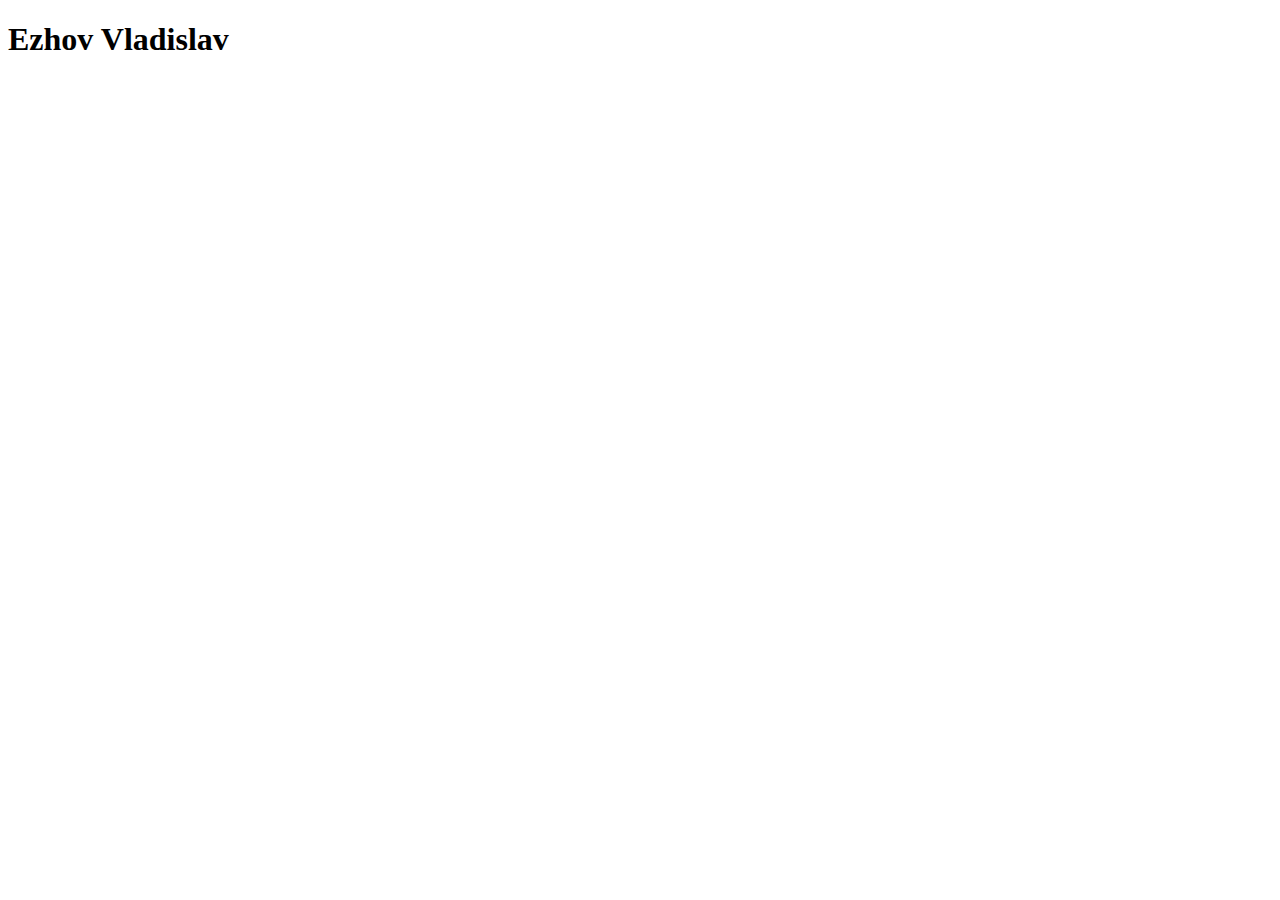
==== index.html @ 0843d3d7 "Init commit" ====
<!DOCTYPE html>
<html lang="en">
<head>
    <meta charset="UTF-8">
    <meta name="viewport" content="width=device-width, initial-scale=1.0">
    <title>Ezhov Vladislav</title>
</head>
<body>
    <h1>Ezhov Vladislav</h1>
</body>
</html>
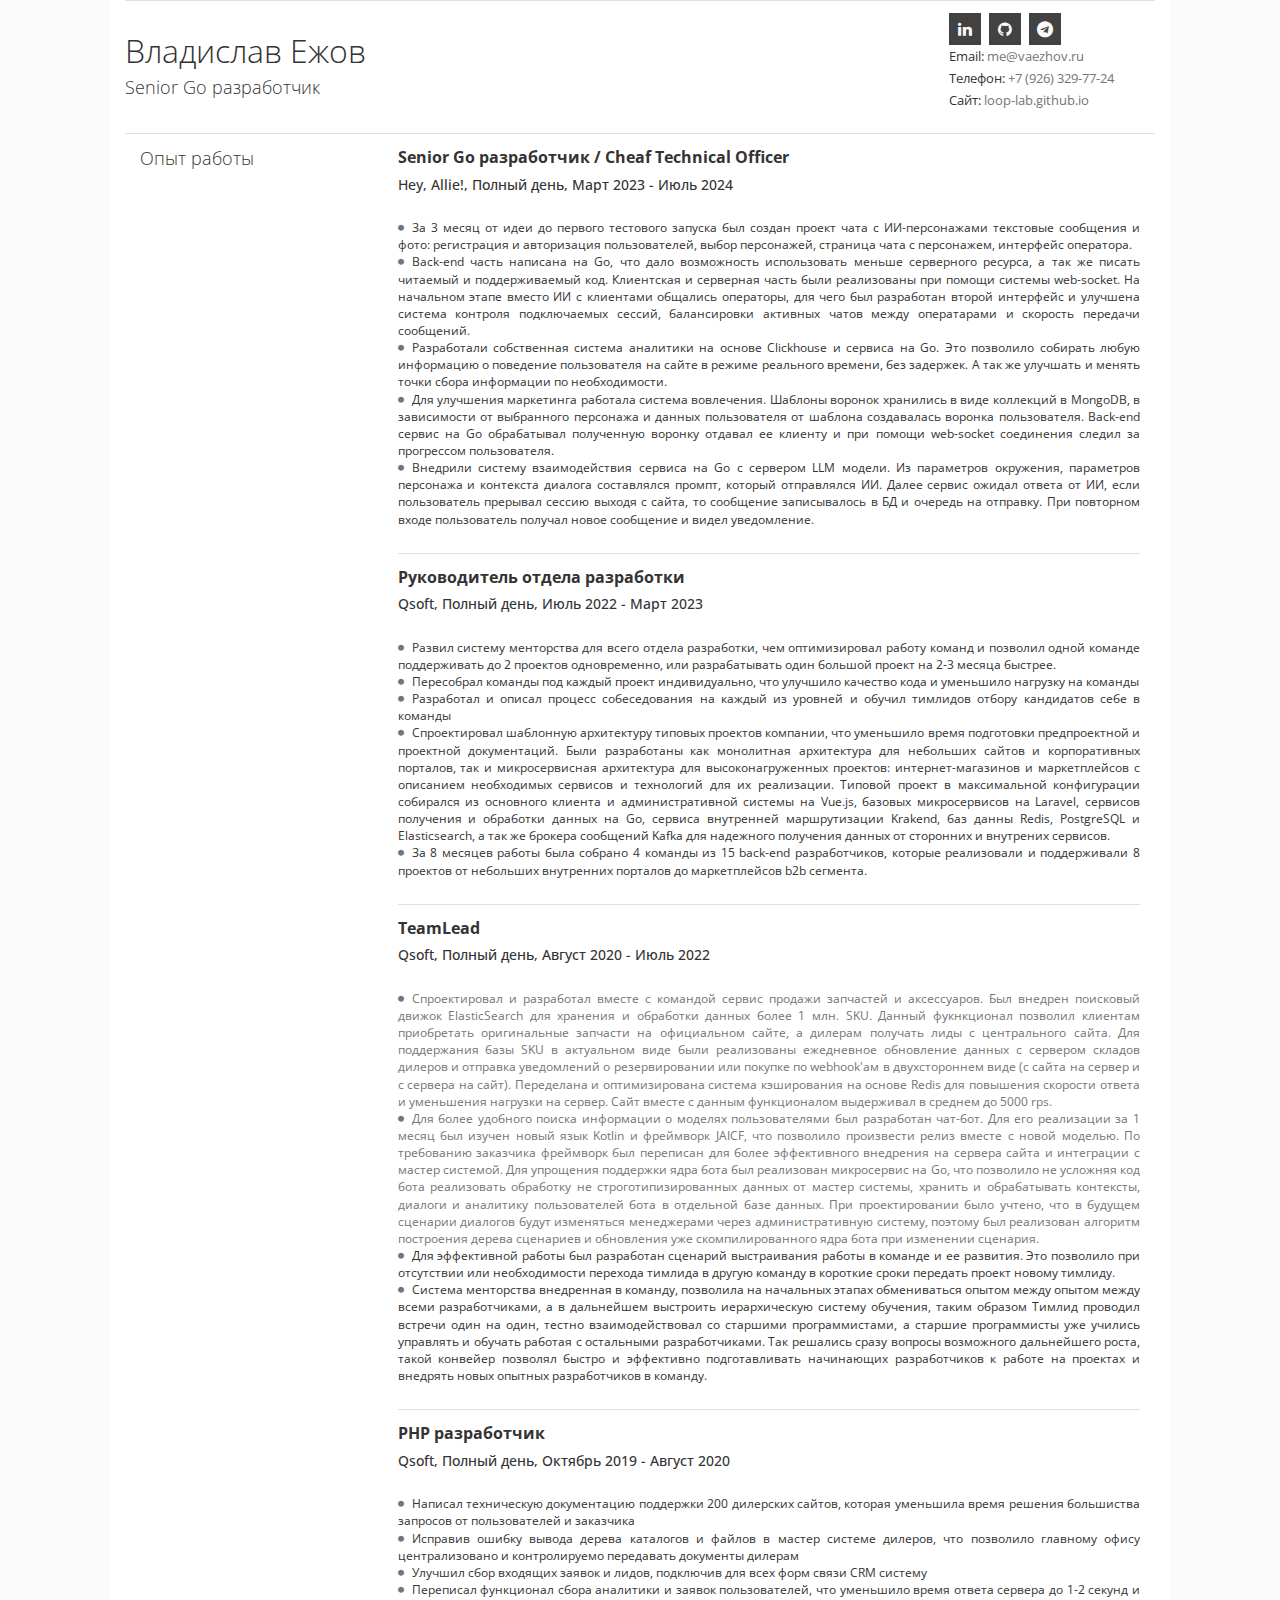
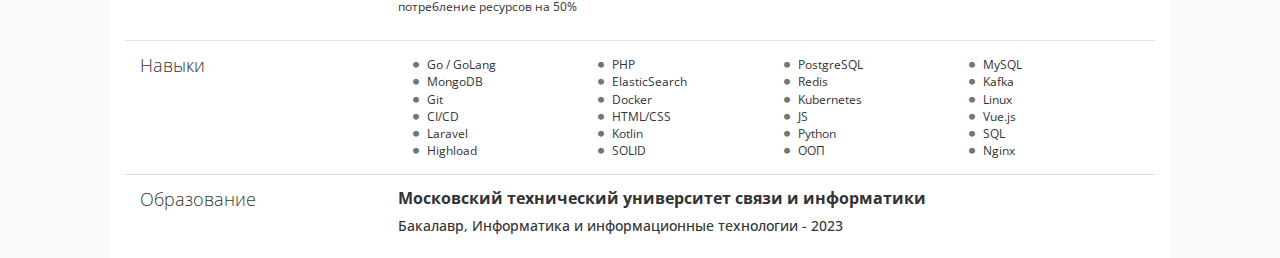
==== commit 757b1f65: "update resume" ====
--- a/index.html
+++ b/index.html
@@ -1,11 +1,204 @@
 <!DOCTYPE html>
-<html lang="en">
 <head>
-    <meta charset="UTF-8">
-    <meta name="viewport" content="width=device-width, initial-scale=1.0">
-    <title>Ezhov Vladislav</title>
+<meta charset="utf-8">
+<meta http-equiv="X-UA-Compatible" content="IE=edge">
+<title>Владислав Ежов - Go</title>
+<meta name="viewport" content="width=device-width, initial-scale=1">
+
+<link href="http://fonts.googleapis.com/css?family=Open+Sans:400,300,600,700" rel="stylesheet" type="text/css">
+<link rel="stylesheet" href="https://maxcdn.bootstrapcdn.com/bootstrap/3.3.6/css/bootstrap.min.css">
+<link rel="stylesheet" href="https://maxcdn.bootstrapcdn.com/font-awesome/4.7.0/css/font-awesome.min.css">
+<link rel="stylesheet" href="css/style.css">
+
+<link rel="shortcut icon" href="favicon.ico" />
+<link rel="apple-touch-icon-precomposed" href="apple-touch-icon-precomposed.png" />
 </head>
 <body>
-    <h1>Ezhov Vladislav</h1>
+
+<div id="page" class="container">
+  <div id="header">
+    <div class="header-classic cv-section">
+      <div class="col-md-9-custom">
+          <h1>Владислав Ежов</h1>
+          <h2>Senior Go разработчик</h2>
+      </div>
+      <div class="col-md-4-custom right">
+        <div class="social-box">
+          <a href="https://www.linkedin.com/in/vladislav-ezhov-68baa2234" class="linkedin-icon" target="_blank"><i class="fa fa-linkedin"></i></a>
+          <a href="https://github.com/loop-lab" class="github-icon" target="_blank"><i class="fa fa-github"></i></a>
+          <a href="https://t.me/no_auth" class="telegram-icon" target="_blank"><i class="fa fa-telegram"></i></a>
+        </div>
+        <div class="contact-info">
+          <p>
+            Email: <a href="mailto:me@vaezhov.ru">me@vaezhov.ru</a><br />
+            Телефон: <a href="tel:+79263297724">+7 (926) 329-77-24</a><br />
+            Сайт: <a href="https://loop-lab.github.io/">loop-lab.github.io</a>
+          </p>
+        </div>
+      </div>
+    </div>
+  </div>
+  <div id="content">
+    <div class="content cv-section">
+      <div class="col-md-3">
+        <h2>Опыт работы</h2>
+      </div>
+      <div class="col-md-9">
+        <div class="cv-item">
+          <h3>Senior Go разработчик / Cheaf Technical Officer</h3>
+          <h4>Hey, Allie!, Полный день, Март 2023 - Июль 2024</h4>
+          <br />
+          <ul>
+            <li>За 3 месяц от идеи до первого тестового запуска был создан проект чата с ИИ-персонажами текстовые сообщения и фото: регистрация и авторизация пользователей, выбор персонажей, страница чата с персонажем, интерфейс оператора.</li>
+            <li>Back-end часть написана на Go, что дало возможность использовать меньше серверного ресурса, а так же писать читаемый и поддерживаемый код. Клиентская и серверная часть были реализованы при помощи системы web-socket. На начальном этапе вместо ИИ с клиентами общались операторы, для чего был разработан второй интерфейс и улучшена система контроля подключаемых сессий, балансировки активных чатов между оператарами и скорость передачи сообщений.</li>
+            <li>Разработали собственная система аналитики на основе Clickhouse и сервиса на Go. Это позволило собирать любую информацию о поведение пользователя на сайте в режиме реального времени, без задержек. А так же улучшать и менять точки сбора информации по необходимости.</li>
+            <li>Для улучшения маркетинга работала система вовлечения. Шаблоны воронок хранились в виде коллекций в MongoDB, в зависимости от выбранного персонажа и данных пользователя от шаблона создавалась воронка пользователя. Back-end сервис на Go обрабатывал полученную воронку отдавал ее клиенту и при помощи web-socket соединения следил за прогрессом пользователя.</li>
+            <li>Внедрили систему взаимодействия сервиса на Go с сервером LLM модели. Из параметров окружения, параметров персонажа и контекста диалога составлялся промпт, который отправлялся ИИ. Далее сервис ожидал ответа от ИИ, если пользователь прерывал сессию выходя с сайта, то сообщение записывалось в БД и очередь на отправку. При повторном входе пользователь получал новое сообщение и видел уведомление.</li>
+          </ul>
+        </div>
+        <div class="cv-item">
+          <h3>Руководитель отдела разработки</h3>
+          <h4>Qsoft, Полный день, Июль 2022 - Март 2023</h4>
+          <br />
+          <ul>
+            <li>Развил систему менторства для всего отдела разработки, чем оптимизировал работу команд и позволил одной команде поддерживать до 2 проектов одновременно, или разрабатывать один большой проект на 2-3 месяца быстрее.</li>
+            <li>Пересобрал команды под каждый проект индивидуально, что улучшило качество кода и уменьшило нагрузку на команды</li>
+            <li>Разработал и описал процесс собеседования на каждый из уровней и обучил тимлидов отбору кандидатов себе в команды</li>
+            <li>Спроектировал шаблонную архитектуру типовых проектов компании, что уменьшило время подготовки предпроектной и проектной документаций. Были разработаны как монолитная архитектура для небольших сайтов и корпоративных порталов, так и микросервисная архитектура для высоконагруженных проектов: интернет-магазинов и маркетплейсов с описанием необходимых сервисов и технологий для их реализации. Типовой проект в максимальной конфигурации собирался из основного клиента и административной системы на Vue.js, базовых микросервисов на Laravel, сервисов получения и обработки данных на Go, сервиса внутренней маршрутизации Krakend, баз данны Redis, PostgreSQL и Elasticsearch, а так же брокера сообщений Kafka для надежного получения данных от сторонних и внутрених сервисов.</li>
+            <li>За 8 месяцев работы была собрано 4 команды из 15 back-end разработчиков, которые реализовали и поддерживали 8 проектов от небольших внутренних порталов до маркетплейсов b2b сегмента.</li>
+          </ul>
+        </div>
+        <div class="cv-item">
+          <h3>TeamLead</h3>
+          <h4>Qsoft, Полный день, Август 2020 - Июль 2022</h4>
+          <br />
+          <ul>
+            <li><a href="https://qsoft.ru/project/940/">Спроектировал и разработал вместе с командой сервис продажи запчастей и аксессуаров. Был внедрен поисковый движок ElasticSearch для хранения и обработки данных более 1 млн. SKU. Данный фукнкционал позволил клиентам приобретать оригинальные запчасти на официальном сайте, а дилерам получать лиды с центрального сайта. Для поддержания базы SKU в актуальном виде были реализованы ежедневное обновление данных с сервером складов дилеров и отправка уведомлений о резервировании или покупке по webhook'ам в двухстороннем виде (с сайта на сервер и с сервера на сайт). Переделана и оптимизирована система кэширования на основе Redis для повышения скорости ответа и уменьшения нагрузки на сервер. Сайт вместе с данным функционалом выдерживал в среднем до 5000 rps.</a></li>
+            <li><a href="https://qsoft.ru/project/985/">Для более удобного поиска информации о моделях пользователями был разработан чат-бот. Для его реализации за 1 месяц был изучен новый язык Kotlin и фреймворк JAICF, что позволило произвести релиз вместе с новой моделью. По требованию заказчика фреймворк был переписан для более эффективного внедрения на сервера сайта и интеграции с мастер системой. Для упрощения поддержки ядра бота был реализован микросервис на Go, что позволило не усложняя код бота реализовать обработку не строготипизированных данных от мастер системы, хранить и обрабатывать контексты, диалоги и аналитику пользователей бота в отдельной базе данных. При проектировании было учтено, что в будущем сценарии диалогов будут изменяться менеджерами через административную систему, поэтому был реализован алгоритм построения дерева сценариев и обновления уже скомпилированного ядра бота при изменении сценария.</a></li>
+            <li>Для эффективной работы был разработан сценарий выстраивания работы в команде и ее развития. Это позволило при отсутствии или необходимости перехода тимлида в другую команду в короткие сроки передать проект новому тимлиду.</li>
+            <li>Система менторства внедренная в команду, позволила на начальных этапах обмениваться опытом между опытом между всеми разработчиками, а в дальнейшем выстроить иерархическую систему обучения, таким образом Тимлид проводил встречи один на один, тестно взаимодействовал со старшими программистами, а старшие программисты уже учились управлять и обучать работая с остальными разработчиками. Так решались сразу вопросы возможного дальнейшего роста, такой конвейер позволял быстро и эффективно подготавливать начинающих разработчиков к работе на проектах и внедрять новых опытных разработчиков в команду.</li>
+          </ul>
+        </div>
+        <div class="cv-item">
+          <h3>PHP разработчик</h3>
+          <h4>Qsoft, Полный день, Октябрь 2019 - Август 2020</h4>
+          <br />
+          <ul>
+            <li>Написал техническую документацию поддержки 200 дилерских сайтов, которая уменьшила время решения большиства запросов от пользователей и заказчика</li>
+            <li>Исправив ошибку вывода дерева каталогов и файлов в мастер системе дилеров, что позволило главному офису централизовано и контролируемо передавать документы дилерам</li>
+            <li>Улучшил сбор входящих заявок и лидов, подключив для всех форм связи CRM систему</li>
+            <li>Переписал функционал сбора аналитики и заявок пользователей, что уменьшило время ответа сервера до 1-2 секунд и потребление ресурсов на 50%</li>
+          </ul>
+        </div>
+      </div>
+    </div>
+    <div class="content cv-section">
+      <div class="col-md-3">
+        <h2>Навыки</h2>
+      </div>
+      <div class="col-md-9">
+        <div class="container text-left col-xs-12">
+          <div class="row">
+            <div class="col-xs-3">
+              <li>Go / GoLang</li>
+            </div>
+            <div class="col-xs-3">
+              <li>PHP</li>
+            </div>
+            <div class="col-xs-3">
+              <li>PostgreSQL</li>
+            </div>
+            <div class="col-xs-3">
+              <li>MySQL</li>
+            </div>
+          </div>
+          <div class="row">
+            <div class="col-xs-3">
+              <li>MongoDB</li>
+            </div>
+            <div class="col-xs-3">
+              <li>ElasticSearch</li>
+            </div>
+            <div class="col-xs-3">
+              <li>Redis</li>
+            </div>
+            <div class="col-xs-3">
+              <li>Kafka</li>
+            </div>
+          </div>
+          <div class="row">
+            <div class="col-xs-3">
+              <li>Git</li>
+            </div>
+            <div class="col-xs-3">
+              <li>Docker</li>
+            </div>
+            <div class="col-xs-3">
+              <li>Kubernetes</li>
+            </div>
+            <div class="col-xs-3">
+              <li>Linux</li>
+            </div>
+          </div>
+          <div class="row">
+            <div class="col-xs-3">
+              <li>CI/CD</li>
+            </div>
+            <div class="col-xs-3">
+              <li>HTML/CSS</li>
+            </div>
+            <div class="col-xs-3">
+              <li>JS</li>
+            </div>
+            <div class="col-xs-3">
+              <li>Vue.js</li>
+            </div>
+          </div>
+          <div class="row">
+            <div class="col-xs-3">
+              <li>Laravel</li>
+            </div>
+            <div class="col-xs-3">
+              <li>Kotlin</li>
+            </div>
+            <div class="col-xs-3">
+              <li>Python</li>
+            </div>
+            <div class="col-xs-3">
+              <li>SQL</li>
+            </div>
+          </div>
+          <div class="row">
+            <div class="col-xs-3">
+              <li>Highload</li>
+            </div>
+            <div class="col-xs-3">
+              <li>SOLID</li>
+            </div>
+            <div class="col-xs-3">
+              <li>ООП</li>
+            </div>
+            <div class="col-xs-3">
+              <li>Nginx</li>
+            </div>
+          </div>
+        </div>
+      </div>
+    </div>
+    <div class="content cv-section">
+      <div class="col-md-3">
+        <h2>Образование</h2>
+      </div>
+      <div class="col-md-9">
+        <div class="cv-item">
+          <h3>Московский технический университет связи и информатики</h3>
+          <h4>Бакалавр, Информатика и информационные технологии - 2023</h4>
+        </div>
+      </div>
+    </div>
+  </div>
+</div>
+
+
 </body>
-</html>+</html>
--- a/css/style.css
+++ b/css/style.css
@@ -0,0 +1,954 @@
+/**
+ * GENERAL
+ * 
+ * HEADER
+ * - header-classic
+ * - header-bimg
+ * - header-bname
+ * - header-min
+ * - header-norm
+ * - header-binfo
+ *
+ * CONTENT
+ * - general
+ * - portfolio
+ *
+ * FOOTER
+ * - copyright
+ * - contact
+ *
+ * ADDON
+ *
+ * VENDOR
+ * - magnific-popup
+ * - validation
+ * - bootstrap
+ * - google map
+ * - easy-pie-chart
+ *
+ * PRELOAD
+ *
+ * FIX
+ * - layout
+ * - print
+ */
+/*================================================================
+  #GENERAL
+  ================================================================*/
+body {
+  background-color: #FAFAFA;
+  background-attachment: fixed;
+  font-family: 'Open Sans', sans-serif;
+  height: 100%;
+  width: 100%;
+  font-size: 12px;
+}
+a {
+  -webkit-transition: all 0.3s ease;
+  -moz-transition: all 0.3s ease;
+  -ms-transition: all 0.3s ease;
+  -o-transition: all 0.3s ease;
+  transition: all 0.3s ease;
+  text-decoration: none;
+  color: #757575;
+}
+a:hover {
+  color: #FFB300 !important;
+  text-decoration: none;
+}
+.disable {
+  color: #E0E0E0 !important;
+}
+#page {
+  background-color: #fff;
+  position: relative;
+}
+@media (min-width: 992px) {
+  #page {
+    /* margin: 48px auto; */
+  }
+}
+@media (min-width: 1200px) {
+  #page {
+    /* margin: 96px auto; */
+    max-width: 1060px;
+  }
+
+  .header-classic.cv-section {
+    padding: 0 3em;
+  }
+
+  .col-md-4-custom {
+    width: 20% !important;
+  }
+
+  .col-md-9-custom {
+    width: 80% !important;
+  }
+}
+.header-classic.cv-section {
+  padding: 1em 0;
+}
+.cv-section {
+  margin: 0 auto;
+  padding: 15px 0;
+  border-top: 1px solid #E0E0E0;
+  position: relative;
+  *zoom: 1;
+}
+.cv-section:before,
+.cv-section:after {
+  content: "";
+  display: table;
+}
+.cv-section:after {
+  clear: both;
+}
+.cv-section-fullw {
+  margin-left: -15px;
+  margin-right: -15px;
+}
+@media (min-width: 992px) {
+  .cv-section-fullw {
+    width: 970px;
+  }
+}
+@media (min-width: 1200px) {
+  .cv-section-fullw {
+    width: 1060px;
+  }
+}
+.fullw {
+  margin-left: -15px;
+  margin-right: -15px;
+}
+@media (min-width: 992px) {
+  .fullw {
+    width: 970px;
+  }
+}
+@media (min-width: 1200px) {
+  .fullw {
+    width: 1060px;
+  }
+}
+.multi-column .cv-item {
+  margin-bottom: 24px;
+}
+@media (min-width: 992px) {
+  .multi-column .cv-item {
+    margin-bottom: 0;
+  }
+}
+.multi-column > div:last-child .cv-item {
+  margin-bottom: 0;
+}
+/*================================================================
+  #HEADER
+  ================================================================*/
+#header h1,
+#header h2 {
+  font-weight: 300;
+}
+#header > .cv-section {
+  border-bottom: 1px solid #E0E0E0;
+}
+#header .img-profile {
+  text-align: center;
+}
+#header .social-box {
+  height: 32px;
+  margin: 0 auto 0 0;
+}
+#header .social-box i {
+  width: 32px;
+  height: 32px;
+  display: block;
+  text-align: center;
+  line-height: 32px;
+  font-size: 16px;
+  float: left;
+  color: #FAFAFA;
+  background-color: #424242;
+  margin-right: 8px;
+  margin-bottom: 8px;
+  -webkit-transition: all 0.2s ease;
+  -moz-transition: all 0.2s ease;
+  -ms-transition: all 0.2s ease;
+  -o-transition: all 0.2s ease;
+  transition: all 0.2s ease;
+}
+#header .social-box i:hover {
+  background-color: #FFB300;
+}
+#header .social-box a:last-child i {
+  margin-right: 0;
+}
+/*================================================================
+  #HEADER - header-classic
+  ================================================================*/
+.header-classic h1 {
+  font-size: 32px;
+  /* margin-top: 40px; */
+}
+.header-classic h2 {
+  margin: 0;
+  font-size: 18px;
+}
+.header-classic .contact-info {
+  /* margin-top: 24px; */
+  text-align: left;
+}
+.header-classic .contact-info p {
+  font-size: 13px;
+  line-height: 22px;
+}
+.header-classic h1,
+.header-classic h2 {
+  text-align: left;
+}
+
+.header-classic .right {
+  text-align: right;
+  margin-top: 0;
+}
+
+.header-classic .social-box {
+  margin: 0;
+}
+.col-md-4-custom {
+  width: 30%;
+  display: flex;
+  flex-direction: column;
+  align-items: start;
+}
+.col-md-3-custom {
+  width: 25%;
+}
+.col-md-9-custom {
+  float: left;
+  width: 70%;
+}
+/*================================================================
+  #HEADER - header-bimg
+  ================================================================*/
+@media (min-width: 480px) {
+  .header-bimg {
+    background: url(../media/profile/user-bg.jpg) right top no-repeat;
+    background-size: cover;
+  }
+}
+.header-bimg-fullw {
+  background-image: url(../media/profile/user-bg-invert.jpg);
+  background-size: cover;
+  padding-left: 15px;
+  padding-right: 15px;
+  margin-left: -15px;
+  margin-right: -15px;
+}
+@media (min-width: 992px) {
+  .header-bimg-fullw {
+    width: 970px;
+  }
+}
+@media (min-width: 1200px) {
+  .header-bimg-fullw {
+    width: 1060px;
+  }
+}
+.header-bimg-fullw.cv-section + .cv-section {
+  border-top: none;
+}
+@media (min-width: 768px) {
+  .header-bimg-fullw {
+    color: #FAFAFA;
+  }
+}
+@media (min-width: 1200px) {
+  .header-bimg-fullw {
+    padding-left: 60px;
+    padding-right: 60px;
+  }
+}
+.header-bimg h1,
+.header-bimg-fullw h1 {
+  font-size: 60px;
+  margin-top: 0;
+}
+.header-bimg h2,
+.header-bimg-fullw h2 {
+  margin: 0;
+}
+.header-bimg .social-box,
+.header-bimg-fullw .social-box {
+  margin-top: 24px;
+}
+.header-bimg .welcome,
+.header-bimg-fullw .welcome {
+  padding-top: 24px;
+  font-size: 24px;
+  font-weight: 300;
+}
+/*================================================================
+  #HEADER - header-bname
+  ================================================================*/
+.header-bname h1 {
+  word-break: break-word;
+  font-size: 60px;
+  text-align: center;
+  margin-top: 0;
+}
+@media (min-width: 992px) {
+  .header-bname h1 {
+    font-size: 120px;
+    text-align: left;
+  }
+}
+.header-bname .img-profile,
+.header-bname .right {
+  margin-top: 24px;
+  text-align: center;
+}
+@media (min-width: 992px) {
+  .header-bname .img-profile,
+  .header-bname .right {
+    text-align: left;
+  }
+}
+.header-bname h2 {
+  margin-top: 32px;
+  margin-bottom: 12px;
+}
+.header-bname .social-box {
+  margin: 24px auto;
+}
+@media (min-width: 992px) {
+  .header-bname .social-box {
+    margin: 24px 0;
+  }
+}
+/*================================================================
+  #HEADER - header-min
+  ================================================================*/
+.header-min .right {
+  text-align: center;
+  margin-top: 8px;
+}
+@media (min-width: 992px) {
+  .header-min .right {
+    text-align: left;
+  }
+}
+.header-min .social-box {
+  padding-top: 12px;
+  margin: 0 auto;
+}
+@media (min-width: 992px) {
+  .header-min .social-box {
+    margin: 0;
+  }
+}
+/*================================================================
+  #HEADER - header-norm
+  ================================================================*/
+.header-norm {
+  background-image: url(../media/bg/trianglify-gray.svg);
+  padding-left: 60px;
+  padding-right: 60px;
+  margin-left: -15px;
+  margin-right: -15px;
+}
+@media (min-width: 992px) {
+  .header-norm {
+    width: 970px;
+  }
+}
+@media (min-width: 1200px) {
+  .header-norm {
+    width: 1060px;
+  }
+}
+.header-norm.cv-section + .cv-section {
+  border-top: none;
+}
+.header-norm h1 {
+  text-align: center;
+  font-size: 60px;
+}
+.header-norm h2 {
+  text-align: center;
+  background-color: #FFB300;
+  display: block;
+  margin: 24px auto;
+  line-height: 24px;
+  font-size: 24px;
+  padding: 12px;
+  color: #FAFAFA;
+}
+@media (min-width: 480px) {
+  .header-norm h2 {
+    width: 300px;
+  }
+}
+.header-norm .social-box {
+  padding-top: 24px;
+}
+/*================================================================
+  #HEADER - header-binfo
+  ================================================================*/
+.header-binfo h1 {
+  text-align: center;
+}
+.header-binfo h2 {
+  text-align: center;
+  margin-top: 0;
+  margin-bottom: 24px;
+}
+@media (min-width: 992px) {
+  .header-binfo h2 {
+    text-align: left;
+  }
+}
+.header-binfo .right {
+  padding-left: 32px;
+}
+.header-binfo p {
+  text-indent: 24px;
+  margin-bottom: 32px;
+}
+/*================================================================
+  #CONTENT
+  ================================================================*/
+#content > .cv-section:first-child {
+  border-top: 0;
+}
+.content h2 {
+  margin: 0;
+  font-size: 18px;
+  font-weight: 300;
+  /* color: #BDBDBD; */
+  margin-bottom: 1em;
+}
+.content h3 {
+  margin-top: 0px;
+  font-size: 16px;
+  font-weight: bold;
+}
+.content h4 {
+  font-size: 14px;
+}
+.content .fa {
+  color: #757575;
+}
+.cv-item {
+  *zoom: 1;
+}
+.cv-item:before,
+.cv-item:after {
+  content: "";
+  display: table;
+}
+.cv-item:after {
+  clear: both;
+}
+.cv-item + .cv-item {
+  border-top: 1px solid #E0E0E0;
+  /* margin-top: 48px; */
+  padding: 15px 0;
+}
+.cv-item:first-child {
+  padding-bottom: 15px;
+}
+.cv-item:last-child {
+  padding-bottom: 0px;
+}
+.cv-item.list {
+  border: none;
+  margin: 0;
+  padding-top: 24px;
+}
+.cv-item.list:first-child {
+  padding-top: 0;
+}
+.cv-item.list h3 {
+  font-weight: normal;
+}
+@media (min-width: 992px) {
+  .cv-item.list:last-child h3 {
+    margin: 0;
+  }
+}
+ul {
+  padding: 0;
+}
+li {
+  list-style: none;
+  text-align: justify;
+}
+li:before {
+  font-family: 'FontAwesome';
+  font-size: 7px;
+  content: "";
+  margin-right: 8px;
+  top: -2px;
+  position: relative;
+  color: #757575;
+}
+/*================================================================
+  #CONTENT - portfolio
+  ================================================================*/
+.portfolio .port-item {
+  display: block;
+  background-repeat: no-repeat;
+  background-position: center center;
+  background-size: cover;
+  height: 144px;
+  max-height: 144px;
+  margin-bottom: 12px;
+  border: 1px solid #FFF;
+  box-sizing: border-box;
+}
+.port-item {
+  overflow: hidden;
+}
+@media (max-width: 767px) {
+  .port-item {
+    width: 100% !important;
+  }
+}
+@media (min-width: 480px) and (max-width: 767px) {
+  .port-item {
+    width: 50% !important;
+  }
+}
+/*================================================================
+  #FOOTER - copyright
+  ================================================================*/
+.copyright {
+  height: 48px;
+  margin: 0 auto;
+  background-color: #9E9E9E;
+  border-top-right-radius: 4px;
+  border-top-left-radius: 4px;
+  text-transform: uppercase;
+}
+@media (min-width: 992px) {
+  .copyright {
+    width: 944px;
+  }
+}
+.copyright p {
+  text-align: center;
+  color: #FAFAFA;
+  line-height: 48px;
+  font-size: 13px;
+}
+/*================================================================
+  #FOOTER contact
+  ================================================================*/
+#contact-section {
+  top: 244px;
+  position: fixed;
+  z-index: 1025;
+  -webkit-border-radius: 0;
+  -moz-border-radius: 0;
+  border-radius: 0;
+  border: 1px solid #E0E0E0;
+  padding: 24px;
+  width: 324px;
+  right: -324px;
+}
+#contact-section .contact-welcome {
+  margin-bottom: 24px;
+}
+#contact-section-second input,
+#contact-section-second textarea {
+  margin-bottom: 12px;
+}
+#contact-section-second input + .error-msg,
+#contact-section-second textarea + .error-msg {
+  margin: 0;
+}
+#contact-section-second h2 {
+  margin-bottom: 24px;
+}
+#contact-section .panel-title,
+#contact-section-second .panel-title {
+  text-transform: uppercase;
+}
+#contact-section input,
+#contact-section-second input,
+#contact-section textarea,
+#contact-section-second textarea {
+  border: none;
+  -webkit-border-radius: 0;
+  -moz-border-radius: 0;
+  border-radius: 0;
+}
+#contact-section textarea,
+#contact-section-second textarea {
+  resize: none;
+}
+#contact-section .form-control:focus,
+#contact-section-second .form-control:focus {
+  border-color: #FFB300;
+  -webkit-box-shadow: 0px 0px 1px 1px rgba(255, 179, 0, 0.6);
+  box-shadow: 0px 0px 1px 1px rgba(255, 179, 0, 0.6);
+}
+#contact-section .form-group,
+#contact-section-second .form-group {
+  margin-bottom: 12px;
+}
+#contact-section [type="submit"],
+#contact-section-second [type="submit"] {
+  background-color: #757575;
+  color: #FFF;
+  -webkit-border-radius: 0;
+  -moz-border-radius: 0;
+  border-radius: 0;
+  -webkit-transition: all 0.3s ease;
+  -moz-transition: all 0.3s ease;
+  -ms-transition: all 0.3s ease;
+  -o-transition: all 0.3s ease;
+  transition: all 0.3s ease;
+}
+#contact-section [type="submit"]:hover,
+#contact-section-second [type="submit"]:hover {
+  background-color: #FFB300;
+}
+#contact-section .form-group:last-child,
+#contact-section-second .form-group:last-child {
+  margin-bottom: 0;
+}
+/*================================================================
+  #ADDON
+  ================================================================*/
+.addon .addon-left {
+  left: 0;
+  border-bottom-right-radius: 2px;
+  border-top-right-radius: 2px;
+}
+.addon .addon-right {
+  right: 24px;
+  -webkit-border-radius: 2px;
+  -moz-border-radius: 2px;
+  border-radius: 2px;
+}
+.addon .settings-btn,
+.addon .contact-btn,
+.addon .to-top-btn,
+.addon .print-btn,
+.addon .download-btn {
+  background-color: #FFF;
+  text-align: center;
+  line-height: 48px;
+  font-size: 24px;
+  display: block;
+  width: 48px;
+  height: 48px;
+  color: #757575;
+  position: fixed;
+  display: none;
+}
+@media (min-width: 1200px) {
+  .addon .settings-btn,
+  .addon .contact-btn,
+  .addon .to-top-btn,
+  .addon .print-btn,
+  .addon .download-btn {
+    display: block;
+  }
+}
+.addon .contact-btn {
+  top: 192px;
+}
+.addon .to-top-btn {
+  bottom: 152px;
+}
+.addon .print-btn {
+  bottom: 100px;
+}
+.addon .download-btn {
+  bottom: 48px;
+}
+/*================================================================
+  #VENDOR - magnific-popup
+  ================================================================*/
+.mfp-wrap {
+  overflow-y: scroll !important;
+}
+.mp-caption {
+  cursor: -webkit-zoom-in;
+  cursor: -moz-zoom-in;
+  cursor: zoom-in;
+}
+.mfp-zoom {
+  display: block;
+  margin: 0 auto;
+}
+.mfp-title {
+  padding: 6px 0;
+}
+.mfp-with-zoom .mfp-container,
+.mfp-with-zoom.mfp-bg {
+  opacity: 0;
+  -webkit-backface-visibility: hidden;
+  -webkit-transition: all 0.3s ease;
+  -moz-transition: all 0.3s ease;
+  -ms-transition: all 0.3s ease;
+  -o-transition: all 0.3s ease;
+  transition: all 0.3s ease;
+}
+.mfp-with-zoom.mfp-ready .mfp-container {
+  opacity: 1;
+}
+.mfp-with-zoom.mfp-ready.mfp-bg {
+  opacity: 0.8;
+}
+.mfp-with-zoom.mfp-removing.mfp-bg,
+.mfp-with-zoom.mfp-removing .mfp-container {
+  opacity: 0;
+}
+/*================================================================
+  #VENDOR - validation
+  ================================================================*/
+label.error-msg {
+  color: #D32F2F;
+  font-weight: normal;
+  margin-top: 12px;
+  padding-left: 4px;
+}
+/*================================================================
+  #VENDOR - bootstrap
+  ================================================================*/
+#form-error-modal,
+#form-success-modal {
+  display: none;
+}
+#form-error-modal .modal-content,
+#form-success-modal .modal-content {
+  border: none;
+  -webkit-border-radius: 0;
+  -moz-border-radius: 0;
+  border-radius: 0;
+}
+.modal-backdrop {
+  background: rgba(252, 252, 252, 0.9);
+}
+body.modal-open {
+  padding-right: 0 !important;
+}
+#form-success-alert,
+#form-error-alert {
+  border: none;
+  margin-top: 24px;
+  margin-bottom: 0px;
+}
+/*================================================================
+  #VENDOR - google map
+  ================================================================*/
+.gmap {
+  height: 353.33333333px;
+  background-color: #fcfcfc;
+}
+/*================================================================
+  #VENDOR - easy-pie-chart
+  ================================================================*/
+.pie-chart {
+  position: relative;
+  width: 110px;
+  height: 110px;
+  text-align: center;
+  margin: 0 auto;
+  margin-bottom: 24px;
+}
+@media (min-width: 992px) {
+  .pie-chart {
+    margin-bottom: 0;
+  }
+}
+.pie-chart .percent {
+  line-height: 110px;
+}
+.pie-chart .percent:after {
+  content: '%';
+}
+.pie-chart canvas {
+  position: absolute;
+  top: 0;
+  left: 0;
+}
+/*================================================================
+  #PRELOAD (unused)
+  ================================================================*/
+.box-space {
+  opacity: 0;
+  background-color: #FFF;
+}
+.loading {
+  position: fixed;
+  width: 100%;
+  height: 100%;
+  background-color: #FFF;
+  margin: 0 auto;
+  padding-top: 148px;
+  top: 0;
+  left: 0;
+  z-index: 1036;
+}
+.loading-inner {
+  width: 40px;
+  margin: 0 auto;
+}
+.loading-section {
+  width: 40px;
+  height: 26px;
+}
+.box {
+  width: 12px;
+  height: 12px;
+  margin-left: 2px;
+  margin-bottom: 2px;
+  background: #FFF;
+  float: left;
+}
+.box:nth-child(3n+1) {
+  margin-left: 0;
+}
+.box-dance {
+  -webkit-animation: dance 840ms infinite alternate;
+  -o-animation: dance 840ms infinite alternate;
+  animation: dance 840ms infinite alternate;
+}
+.box.box-dance:nth-child(1) {
+  -webkit-animation-delay: -1.2s;
+  animation-delay: -1.2s;
+}
+.box.box-dance:nth-child(2) {
+  -webkit-animation-delay: -2s;
+  animation-delay: -2s;
+}
+.box.box-dance:nth-child(3) {
+  -webkit-animation-delay: -1.6s;
+  animation-delay: -1.6s;
+}
+.box.box-dance:nth-child(4) {
+  -webkit-animation-delay: -3.2s;
+  animation-delay: -3.2s;
+}
+.box.box-dance:nth-child(5) {
+  -webkit-animation-delay: -0.4s;
+  animation-delay: -0.4s;
+}
+.box.box-dance:nth-child(6) {
+  -webkit-animation-delay: -3.6s;
+  animation-delay: -3.6s;
+}
+.box.box-dance:nth-child(7) {
+  -webkit-animation-delay: -2.4s;
+  animation-delay: -2.4s;
+}
+.box.box-dance:nth-child(8) {
+  -webkit-animation-delay: -2.8s;
+  animation-delay: -2.8s;
+}
+.box.box-dance:nth-child(9) {
+  -webkit-animation-delay: -0.8s;
+  animation-delay: -0.8s;
+}
+@-moz-keyframes dance { 
+from  {
+  background: rgba(106, 194, 147, 0.9);
+}
+to {
+  background: rgba(106, 194, 147, 0.32);
+  -webkit-transform: scale(0.65);
+}
+} 
+@-webkit-keyframes dance { 
+from  {
+  background: rgba(106, 194, 147, 0.9);
+}
+to {
+  background: rgba(106, 194, 147, 0.32);
+  -webkit-transform: scale(0.65);
+}
+} 
+@-o-keyframes dance { 
+from  {
+  background: rgba(106, 194, 147, 0.9);
+}
+to {
+  background: rgba(106, 194, 147, 0.32);
+  -webkit-transform: scale(0.65);
+}
+} 
+@-ms-keyframes dance { 
+from  {
+  background: rgba(106, 194, 147, 0.9);
+}
+to {
+  background: rgba(106, 194, 147, 0.32);
+  -webkit-transform: scale(0.65);
+}
+} 
+@keyframes dance { 
+from  {
+  background: rgba(106, 194, 147, 0.9);
+}
+to {
+  background: rgba(106, 194, 147, 0.32);
+  -webkit-transform: scale(0.65);
+}
+} 
+ .box-dance {
+  -webkit-animation-name: dance;
+  animation-name: dance;
+}
+.loading-text {
+  position: fixed;
+  top: 216px;
+  text-align: center;
+  width: 100%;
+  color: #616161;
+  font-size: 14px;
+  font-family: sans-serif;
+  letter-spacing: 3px;
+}
+/*================================================================
+  #FIX - layout
+  ================================================================*/
+.cv-section-fullw + .cv-section {
+  border-top: 0;
+}
+#gmap + .copyright {
+  margin-left: -15px;
+  margin-right: -15px;
+  border-radius: 0;
+}
+@media (min-width: 992px) {
+  #gmap + .copyright {
+    width: 970px;
+  }
+}
+@media (min-width: 1200px) {
+  #gmap + .copyright {
+    width: 1060px;
+  }
+}
+/*================================================================
+  #FIX - print
+  ================================================================*/
+@media print {
+  a[href]:after {
+    content: none !important;
+  }
+  .img-circle {
+    -webkit-border-radius: 0;
+    -moz-border-radius: 0;
+    border-radius: 0;
+  }
+  /* .cv-section {
+    padding: 44px 0;
+  } */
+}
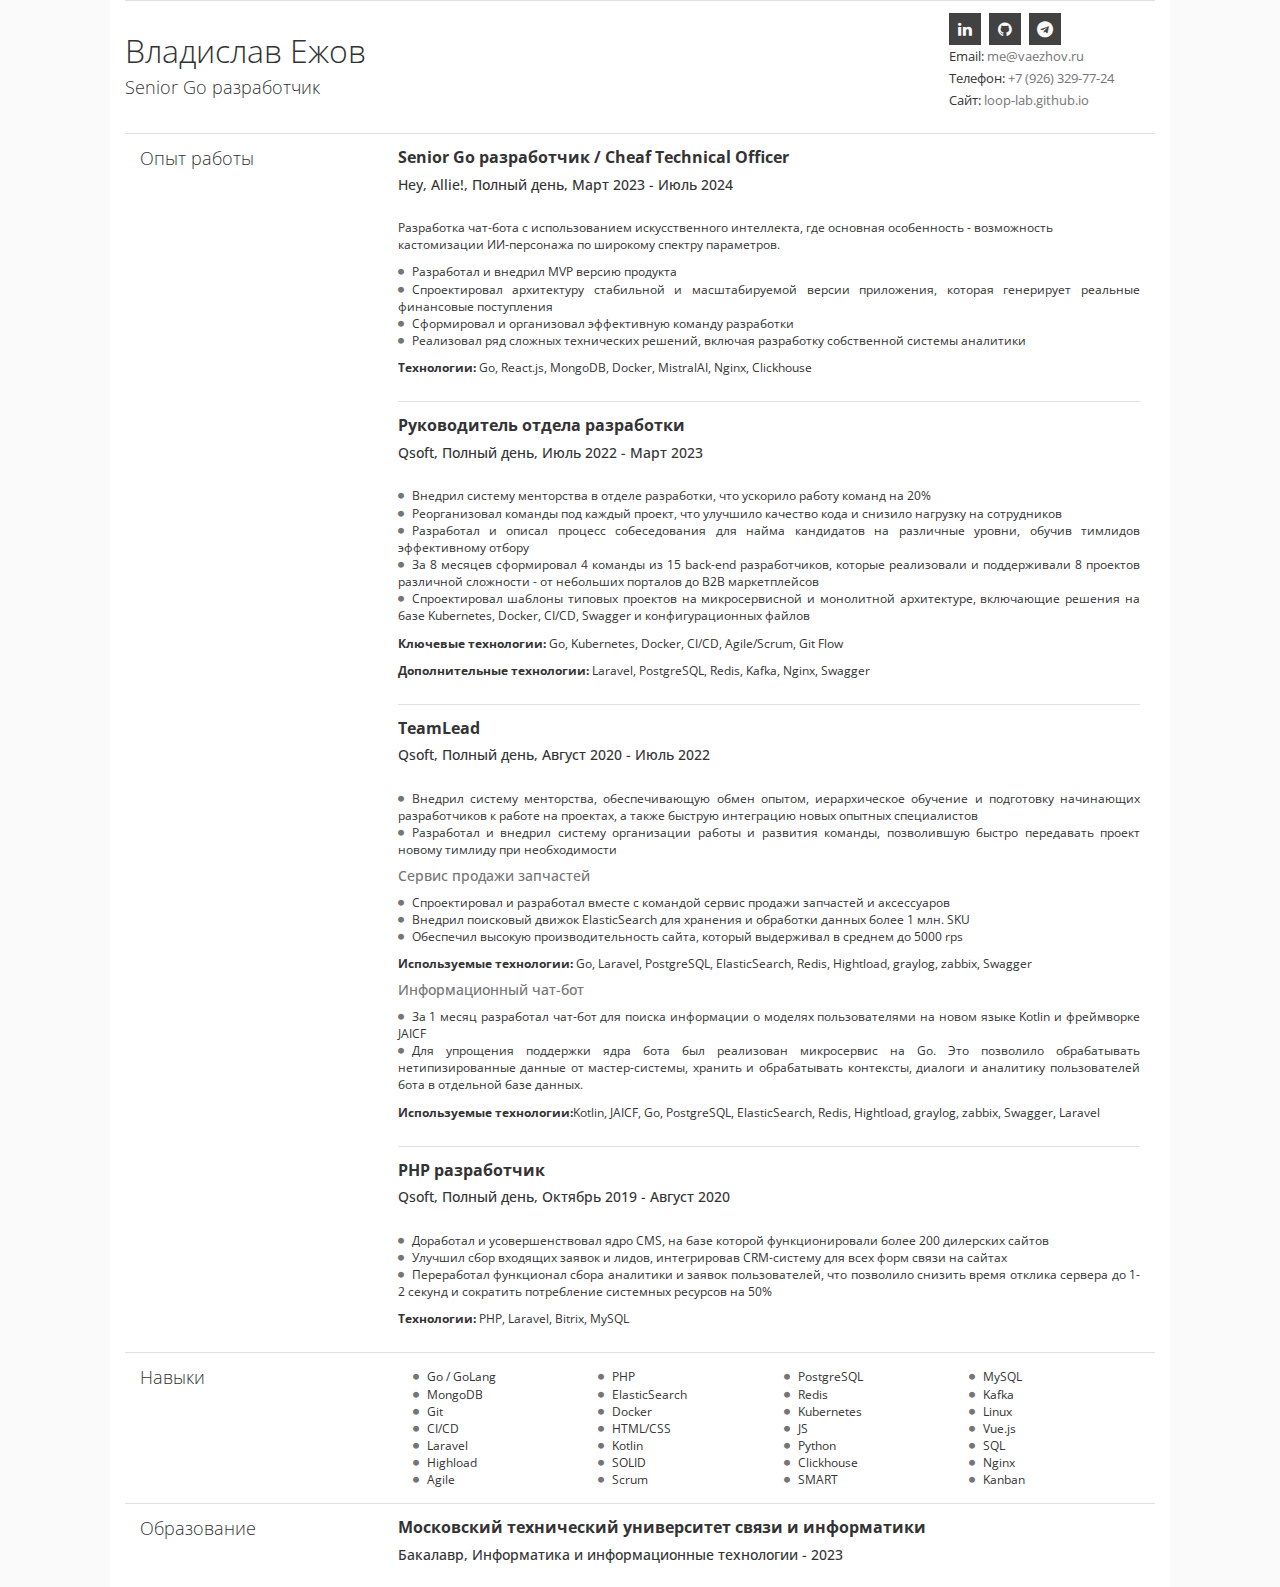
==== commit 54f0103b: "update" ====
--- a/index.html
+++ b/index.html
@@ -9,9 +9,6 @@
 <link rel="stylesheet" href="https://maxcdn.bootstrapcdn.com/bootstrap/3.3.6/css/bootstrap.min.css">
 <link rel="stylesheet" href="https://maxcdn.bootstrapcdn.com/font-awesome/4.7.0/css/font-awesome.min.css">
 <link rel="stylesheet" href="css/style.css">
-
-<link rel="shortcut icon" href="favicon.ico" />
-<link rel="apple-touch-icon-precomposed" href="apple-touch-icon-precomposed.png" />
 </head>
 <body>
 
@@ -48,47 +45,61 @@
           <h3>Senior Go разработчик / Cheaf Technical Officer</h3>
           <h4>Hey, Allie!, Полный день, Март 2023 - Июль 2024</h4>
           <br />
-          <ul>
-            <li>За 3 месяц от идеи до первого тестового запуска был создан проект чата с ИИ-персонажами текстовые сообщения и фото: регистрация и авторизация пользователей, выбор персонажей, страница чата с персонажем, интерфейс оператора.</li>
-            <li>Back-end часть написана на Go, что дало возможность использовать меньше серверного ресурса, а так же писать читаемый и поддерживаемый код. Клиентская и серверная часть были реализованы при помощи системы web-socket. На начальном этапе вместо ИИ с клиентами общались операторы, для чего был разработан второй интерфейс и улучшена система контроля подключаемых сессий, балансировки активных чатов между оператарами и скорость передачи сообщений.</li>
-            <li>Разработали собственная система аналитики на основе Clickhouse и сервиса на Go. Это позволило собирать любую информацию о поведение пользователя на сайте в режиме реального времени, без задержек. А так же улучшать и менять точки сбора информации по необходимости.</li>
-            <li>Для улучшения маркетинга работала система вовлечения. Шаблоны воронок хранились в виде коллекций в MongoDB, в зависимости от выбранного персонажа и данных пользователя от шаблона создавалась воронка пользователя. Back-end сервис на Go обрабатывал полученную воронку отдавал ее клиенту и при помощи web-socket соединения следил за прогрессом пользователя.</li>
-            <li>Внедрили систему взаимодействия сервиса на Go с сервером LLM модели. Из параметров окружения, параметров персонажа и контекста диалога составлялся промпт, который отправлялся ИИ. Далее сервис ожидал ответа от ИИ, если пользователь прерывал сессию выходя с сайта, то сообщение записывалось в БД и очередь на отправку. При повторном входе пользователь получал новое сообщение и видел уведомление.</li>
-          </ul>
+          <p>Разработка чат-бота с использованием искусственного интеллекта, где основная особенность - возможность кастомизации ИИ-персонажа по широкому спектру параметров.</p>
+          <ul>
+            <li>Разработал и внедрил MVP версию продукта</li>
+            <li>Спроектировал архитектуру стабильной и масштабируемой версии приложения, которая генерирует реальные финансовые поступления</li>
+            <li>Сформировал и организовал эффективную команду разработки</li>
+            <li>Реализовал ряд сложных технических решений, включая разработку собственной системы аналитики</li>
+          </ul>
+          <p><b>Технологии:</b> Go, React.js, MongoDB, Docker, MistralAI, Nginx, Clickhouse</p>
         </div>
         <div class="cv-item">
           <h3>Руководитель отдела разработки</h3>
           <h4>Qsoft, Полный день, Июль 2022 - Март 2023</h4>
           <br />
           <ul>
-            <li>Развил систему менторства для всего отдела разработки, чем оптимизировал работу команд и позволил одной команде поддерживать до 2 проектов одновременно, или разрабатывать один большой проект на 2-3 месяца быстрее.</li>
-            <li>Пересобрал команды под каждый проект индивидуально, что улучшило качество кода и уменьшило нагрузку на команды</li>
-            <li>Разработал и описал процесс собеседования на каждый из уровней и обучил тимлидов отбору кандидатов себе в команды</li>
-            <li>Спроектировал шаблонную архитектуру типовых проектов компании, что уменьшило время подготовки предпроектной и проектной документаций. Были разработаны как монолитная архитектура для небольших сайтов и корпоративных порталов, так и микросервисная архитектура для высоконагруженных проектов: интернет-магазинов и маркетплейсов с описанием необходимых сервисов и технологий для их реализации. Типовой проект в максимальной конфигурации собирался из основного клиента и административной системы на Vue.js, базовых микросервисов на Laravel, сервисов получения и обработки данных на Go, сервиса внутренней маршрутизации Krakend, баз данны Redis, PostgreSQL и Elasticsearch, а так же брокера сообщений Kafka для надежного получения данных от сторонних и внутрених сервисов.</li>
-            <li>За 8 месяцев работы была собрано 4 команды из 15 back-end разработчиков, которые реализовали и поддерживали 8 проектов от небольших внутренних порталов до маркетплейсов b2b сегмента.</li>
-          </ul>
+            <li>Внедрил систему менторства в отделе разработки, что ускорило работу команд на 20%</li>
+            <li>Реорганизовал команды под каждый проект, что улучшило качество кода и снизило нагрузку на сотрудников</li>
+            <li>Разработал и описал процесс собеседования для найма кандидатов на различные уровни, обучив тимлидов эффективному отбору</li>
+            <li>За 8 месяцев сформировал 4 команды из 15 back-end разработчиков, которые реализовали и поддерживали 8 проектов различной сложности - от небольших порталов до B2B маркетплейсов</li>
+            <li>Спроектировал шаблоны типовых проектов на микросервисной и монолитной архитектуре, включающие решения на базе Kubernetes, Docker, CI/CD, Swagger и конфигурационных файлов</li>
+          </ul>
+          <p><b>Ключевые технологии:</b> Go, Kubernetes, Docker, CI/CD, Agile/Scrum, Git Flow</p>
+          <p><b>Дополнительные технологии:</b> Laravel, PostgreSQL, Redis, Kafka, Nginx, Swagger</p>
         </div>
         <div class="cv-item">
           <h3>TeamLead</h3>
           <h4>Qsoft, Полный день, Август 2020 - Июль 2022</h4>
           <br />
           <ul>
-            <li><a href="https://qsoft.ru/project/940/">Спроектировал и разработал вместе с командой сервис продажи запчастей и аксессуаров. Был внедрен поисковый движок ElasticSearch для хранения и обработки данных более 1 млн. SKU. Данный фукнкционал позволил клиентам приобретать оригинальные запчасти на официальном сайте, а дилерам получать лиды с центрального сайта. Для поддержания базы SKU в актуальном виде были реализованы ежедневное обновление данных с сервером складов дилеров и отправка уведомлений о резервировании или покупке по webhook'ам в двухстороннем виде (с сайта на сервер и с сервера на сайт). Переделана и оптимизирована система кэширования на основе Redis для повышения скорости ответа и уменьшения нагрузки на сервер. Сайт вместе с данным функционалом выдерживал в среднем до 5000 rps.</a></li>
-            <li><a href="https://qsoft.ru/project/985/">Для более удобного поиска информации о моделях пользователями был разработан чат-бот. Для его реализации за 1 месяц был изучен новый язык Kotlin и фреймворк JAICF, что позволило произвести релиз вместе с новой моделью. По требованию заказчика фреймворк был переписан для более эффективного внедрения на сервера сайта и интеграции с мастер системой. Для упрощения поддержки ядра бота был реализован микросервис на Go, что позволило не усложняя код бота реализовать обработку не строготипизированных данных от мастер системы, хранить и обрабатывать контексты, диалоги и аналитику пользователей бота в отдельной базе данных. При проектировании было учтено, что в будущем сценарии диалогов будут изменяться менеджерами через административную систему, поэтому был реализован алгоритм построения дерева сценариев и обновления уже скомпилированного ядра бота при изменении сценария.</a></li>
-            <li>Для эффективной работы был разработан сценарий выстраивания работы в команде и ее развития. Это позволило при отсутствии или необходимости перехода тимлида в другую команду в короткие сроки передать проект новому тимлиду.</li>
-            <li>Система менторства внедренная в команду, позволила на начальных этапах обмениваться опытом между опытом между всеми разработчиками, а в дальнейшем выстроить иерархическую систему обучения, таким образом Тимлид проводил встречи один на один, тестно взаимодействовал со старшими программистами, а старшие программисты уже учились управлять и обучать работая с остальными разработчиками. Так решались сразу вопросы возможного дальнейшего роста, такой конвейер позволял быстро и эффективно подготавливать начинающих разработчиков к работе на проектах и внедрять новых опытных разработчиков в команду.</li>
-          </ul>
+            <li>Внедрил систему менторства, обеспечивающую обмен опытом, иерархическое обучение и подготовку начинающих разработчиков к работе на проектах, а также быструю интеграцию новых опытных специалистов</li>
+            <li>Разработал и внедрил систему организации работы и развития команды, позволившую быстро передавать проект новому тимлиду при необходимости</li>
+          </ul>
+          <h4><a href="https://qsoft.ru/project/940/">Сервис продажи запчастей</a></h4>
+          <ul>
+            <li>Спроектировал и разработал вместе с командой сервис продажи запчастей и аксессуаров</li>
+            <li>Внедрил поисковый движок ElasticSearch для хранения и обработки данных более 1 млн. SKU</li>
+            <li>Обеспечил высокую производительность сайта, который выдерживал в среднем до 5000 rps</li>
+          </ul>
+          <p><b>Используемые технологии:</b> Go, Laravel, PostgreSQL, ElasticSearch, Redis, Hightload, graylog, zabbix, Swagger</p>
+          <h4><a href="https://qsoft.ru/project/985/">Информационный чат-бот</a></h4>
+            <ul>
+              <li>За 1 месяц разработал чат-бот для поиска информации о моделях пользователями на новом языке Kotlin и фреймворке JAICF</li>
+              <li>Для упрощения поддержки ядра бота был реализован микросервис на Go. Это позволило обрабатывать нетипизированные данные от мастер-системы, хранить и обрабатывать контексты, диалоги и аналитику пользователей бота в отдельной базе данных.</li>
+            </ul>
+            <p><b>Используемые технологии:</b>Kotlin, JAICF, Go, PostgreSQL, ElasticSearch, Redis, Hightload, graylog, zabbix, Swagger, Laravel</p>
         </div>
         <div class="cv-item">
           <h3>PHP разработчик</h3>
           <h4>Qsoft, Полный день, Октябрь 2019 - Август 2020</h4>
           <br />
           <ul>
-            <li>Написал техническую документацию поддержки 200 дилерских сайтов, которая уменьшила время решения большиства запросов от пользователей и заказчика</li>
-            <li>Исправив ошибку вывода дерева каталогов и файлов в мастер системе дилеров, что позволило главному офису централизовано и контролируемо передавать документы дилерам</li>
-            <li>Улучшил сбор входящих заявок и лидов, подключив для всех форм связи CRM систему</li>
-            <li>Переписал функционал сбора аналитики и заявок пользователей, что уменьшило время ответа сервера до 1-2 секунд и потребление ресурсов на 50%</li>
-          </ul>
+            <li>Доработал и усовершенствовал ядро CMS, на базе которой функционировали более 200 дилерских сайтов</li>
+            <li>Улучшил сбор входящих заявок и лидов, интегрировав CRM-систему для всех форм связи на сайтах</li>
+            <li>Переработал функционал сбора аналитики и заявок пользователей, что позволило снизить время отклика сервера до 1-2 секунд и сократить потребление системных ресурсов на 50%</li>
+          </ul>
+          <p><b>Технологии:</b> PHP, Laravel, Bitrix, MySQL</p>
         </div>
       </div>
     </div>
@@ -176,10 +187,24 @@
               <li>SOLID</li>
             </div>
             <div class="col-xs-3">
-              <li>ООП</li>
+              <li>Clickhouse</li>
             </div>
             <div class="col-xs-3">
               <li>Nginx</li>
+            </div>
+          </div>
+          <div class="row">
+            <div class="col-xs-3">
+              <li>Agile</li>
+            </div>
+            <div class="col-xs-3">
+              <li>Scrum</li>
+            </div>
+            <div class="col-xs-3">
+              <li>SMART</li>
+            </div>
+            <div class="col-xs-3">
+              <li>Kanban</li>
             </div>
           </div>
         </div>
--- a/css/style.css
+++ b/css/style.css
@@ -1,40 +1,3 @@
-/**
- * GENERAL
- * 
- * HEADER
- * - header-classic
- * - header-bimg
- * - header-bname
- * - header-min
- * - header-norm
- * - header-binfo
- *
- * CONTENT
- * - general
- * - portfolio
- *
- * FOOTER
- * - copyright
- * - contact
- *
- * ADDON
- *
- * VENDOR
- * - magnific-popup
- * - validation
- * - bootstrap
- * - google map
- * - easy-pie-chart
- *
- * PRELOAD
- *
- * FIX
- * - layout
- * - print
- */
-/*================================================================
-  #GENERAL
-  ================================================================*/
 body {
   background-color: #FAFAFA;
   background-attachment: fixed;
@@ -104,45 +67,6 @@
 .cv-section:after {
   clear: both;
 }
-.cv-section-fullw {
-  margin-left: -15px;
-  margin-right: -15px;
-}
-@media (min-width: 992px) {
-  .cv-section-fullw {
-    width: 970px;
-  }
-}
-@media (min-width: 1200px) {
-  .cv-section-fullw {
-    width: 1060px;
-  }
-}
-.fullw {
-  margin-left: -15px;
-  margin-right: -15px;
-}
-@media (min-width: 992px) {
-  .fullw {
-    width: 970px;
-  }
-}
-@media (min-width: 1200px) {
-  .fullw {
-    width: 1060px;
-  }
-}
-.multi-column .cv-item {
-  margin-bottom: 24px;
-}
-@media (min-width: 992px) {
-  .multi-column .cv-item {
-    margin-bottom: 0;
-  }
-}
-.multi-column > div:last-child .cv-item {
-  margin-bottom: 0;
-}
 /*================================================================
   #HEADER
   ================================================================*/
@@ -152,9 +76,6 @@
 }
 #header > .cv-section {
   border-bottom: 1px solid #E0E0E0;
-}
-#header .img-profile {
-  text-align: center;
 }
 #header .social-box {
   height: 32px;
@@ -230,193 +151,6 @@
   width: 70%;
 }
 /*================================================================
-  #HEADER - header-bimg
-  ================================================================*/
-@media (min-width: 480px) {
-  .header-bimg {
-    background: url(../media/profile/user-bg.jpg) right top no-repeat;
-    background-size: cover;
-  }
-}
-.header-bimg-fullw {
-  background-image: url(../media/profile/user-bg-invert.jpg);
-  background-size: cover;
-  padding-left: 15px;
-  padding-right: 15px;
-  margin-left: -15px;
-  margin-right: -15px;
-}
-@media (min-width: 992px) {
-  .header-bimg-fullw {
-    width: 970px;
-  }
-}
-@media (min-width: 1200px) {
-  .header-bimg-fullw {
-    width: 1060px;
-  }
-}
-.header-bimg-fullw.cv-section + .cv-section {
-  border-top: none;
-}
-@media (min-width: 768px) {
-  .header-bimg-fullw {
-    color: #FAFAFA;
-  }
-}
-@media (min-width: 1200px) {
-  .header-bimg-fullw {
-    padding-left: 60px;
-    padding-right: 60px;
-  }
-}
-.header-bimg h1,
-.header-bimg-fullw h1 {
-  font-size: 60px;
-  margin-top: 0;
-}
-.header-bimg h2,
-.header-bimg-fullw h2 {
-  margin: 0;
-}
-.header-bimg .social-box,
-.header-bimg-fullw .social-box {
-  margin-top: 24px;
-}
-.header-bimg .welcome,
-.header-bimg-fullw .welcome {
-  padding-top: 24px;
-  font-size: 24px;
-  font-weight: 300;
-}
-/*================================================================
-  #HEADER - header-bname
-  ================================================================*/
-.header-bname h1 {
-  word-break: break-word;
-  font-size: 60px;
-  text-align: center;
-  margin-top: 0;
-}
-@media (min-width: 992px) {
-  .header-bname h1 {
-    font-size: 120px;
-    text-align: left;
-  }
-}
-.header-bname .img-profile,
-.header-bname .right {
-  margin-top: 24px;
-  text-align: center;
-}
-@media (min-width: 992px) {
-  .header-bname .img-profile,
-  .header-bname .right {
-    text-align: left;
-  }
-}
-.header-bname h2 {
-  margin-top: 32px;
-  margin-bottom: 12px;
-}
-.header-bname .social-box {
-  margin: 24px auto;
-}
-@media (min-width: 992px) {
-  .header-bname .social-box {
-    margin: 24px 0;
-  }
-}
-/*================================================================
-  #HEADER - header-min
-  ================================================================*/
-.header-min .right {
-  text-align: center;
-  margin-top: 8px;
-}
-@media (min-width: 992px) {
-  .header-min .right {
-    text-align: left;
-  }
-}
-.header-min .social-box {
-  padding-top: 12px;
-  margin: 0 auto;
-}
-@media (min-width: 992px) {
-  .header-min .social-box {
-    margin: 0;
-  }
-}
-/*================================================================
-  #HEADER - header-norm
-  ================================================================*/
-.header-norm {
-  background-image: url(../media/bg/trianglify-gray.svg);
-  padding-left: 60px;
-  padding-right: 60px;
-  margin-left: -15px;
-  margin-right: -15px;
-}
-@media (min-width: 992px) {
-  .header-norm {
-    width: 970px;
-  }
-}
-@media (min-width: 1200px) {
-  .header-norm {
-    width: 1060px;
-  }
-}
-.header-norm.cv-section + .cv-section {
-  border-top: none;
-}
-.header-norm h1 {
-  text-align: center;
-  font-size: 60px;
-}
-.header-norm h2 {
-  text-align: center;
-  background-color: #FFB300;
-  display: block;
-  margin: 24px auto;
-  line-height: 24px;
-  font-size: 24px;
-  padding: 12px;
-  color: #FAFAFA;
-}
-@media (min-width: 480px) {
-  .header-norm h2 {
-    width: 300px;
-  }
-}
-.header-norm .social-box {
-  padding-top: 24px;
-}
-/*================================================================
-  #HEADER - header-binfo
-  ================================================================*/
-.header-binfo h1 {
-  text-align: center;
-}
-.header-binfo h2 {
-  text-align: center;
-  margin-top: 0;
-  margin-bottom: 24px;
-}
-@media (min-width: 992px) {
-  .header-binfo h2 {
-    text-align: left;
-  }
-}
-.header-binfo .right {
-  padding-left: 32px;
-}
-.header-binfo p {
-  text-indent: 24px;
-  margin-bottom: 32px;
-}
-/*================================================================
   #CONTENT
   ================================================================*/
 #content > .cv-section:first-child {
@@ -493,462 +227,4 @@
   top: -2px;
   position: relative;
   color: #757575;
-}
-/*================================================================
-  #CONTENT - portfolio
-  ================================================================*/
-.portfolio .port-item {
-  display: block;
-  background-repeat: no-repeat;
-  background-position: center center;
-  background-size: cover;
-  height: 144px;
-  max-height: 144px;
-  margin-bottom: 12px;
-  border: 1px solid #FFF;
-  box-sizing: border-box;
-}
-.port-item {
-  overflow: hidden;
-}
-@media (max-width: 767px) {
-  .port-item {
-    width: 100% !important;
-  }
-}
-@media (min-width: 480px) and (max-width: 767px) {
-  .port-item {
-    width: 50% !important;
-  }
-}
-/*================================================================
-  #FOOTER - copyright
-  ================================================================*/
-.copyright {
-  height: 48px;
-  margin: 0 auto;
-  background-color: #9E9E9E;
-  border-top-right-radius: 4px;
-  border-top-left-radius: 4px;
-  text-transform: uppercase;
-}
-@media (min-width: 992px) {
-  .copyright {
-    width: 944px;
-  }
-}
-.copyright p {
-  text-align: center;
-  color: #FAFAFA;
-  line-height: 48px;
-  font-size: 13px;
-}
-/*================================================================
-  #FOOTER contact
-  ================================================================*/
-#contact-section {
-  top: 244px;
-  position: fixed;
-  z-index: 1025;
-  -webkit-border-radius: 0;
-  -moz-border-radius: 0;
-  border-radius: 0;
-  border: 1px solid #E0E0E0;
-  padding: 24px;
-  width: 324px;
-  right: -324px;
-}
-#contact-section .contact-welcome {
-  margin-bottom: 24px;
-}
-#contact-section-second input,
-#contact-section-second textarea {
-  margin-bottom: 12px;
-}
-#contact-section-second input + .error-msg,
-#contact-section-second textarea + .error-msg {
-  margin: 0;
-}
-#contact-section-second h2 {
-  margin-bottom: 24px;
-}
-#contact-section .panel-title,
-#contact-section-second .panel-title {
-  text-transform: uppercase;
-}
-#contact-section input,
-#contact-section-second input,
-#contact-section textarea,
-#contact-section-second textarea {
-  border: none;
-  -webkit-border-radius: 0;
-  -moz-border-radius: 0;
-  border-radius: 0;
-}
-#contact-section textarea,
-#contact-section-second textarea {
-  resize: none;
-}
-#contact-section .form-control:focus,
-#contact-section-second .form-control:focus {
-  border-color: #FFB300;
-  -webkit-box-shadow: 0px 0px 1px 1px rgba(255, 179, 0, 0.6);
-  box-shadow: 0px 0px 1px 1px rgba(255, 179, 0, 0.6);
-}
-#contact-section .form-group,
-#contact-section-second .form-group {
-  margin-bottom: 12px;
-}
-#contact-section [type="submit"],
-#contact-section-second [type="submit"] {
-  background-color: #757575;
-  color: #FFF;
-  -webkit-border-radius: 0;
-  -moz-border-radius: 0;
-  border-radius: 0;
-  -webkit-transition: all 0.3s ease;
-  -moz-transition: all 0.3s ease;
-  -ms-transition: all 0.3s ease;
-  -o-transition: all 0.3s ease;
-  transition: all 0.3s ease;
-}
-#contact-section [type="submit"]:hover,
-#contact-section-second [type="submit"]:hover {
-  background-color: #FFB300;
-}
-#contact-section .form-group:last-child,
-#contact-section-second .form-group:last-child {
-  margin-bottom: 0;
-}
-/*================================================================
-  #ADDON
-  ================================================================*/
-.addon .addon-left {
-  left: 0;
-  border-bottom-right-radius: 2px;
-  border-top-right-radius: 2px;
-}
-.addon .addon-right {
-  right: 24px;
-  -webkit-border-radius: 2px;
-  -moz-border-radius: 2px;
-  border-radius: 2px;
-}
-.addon .settings-btn,
-.addon .contact-btn,
-.addon .to-top-btn,
-.addon .print-btn,
-.addon .download-btn {
-  background-color: #FFF;
-  text-align: center;
-  line-height: 48px;
-  font-size: 24px;
-  display: block;
-  width: 48px;
-  height: 48px;
-  color: #757575;
-  position: fixed;
-  display: none;
-}
-@media (min-width: 1200px) {
-  .addon .settings-btn,
-  .addon .contact-btn,
-  .addon .to-top-btn,
-  .addon .print-btn,
-  .addon .download-btn {
-    display: block;
-  }
-}
-.addon .contact-btn {
-  top: 192px;
-}
-.addon .to-top-btn {
-  bottom: 152px;
-}
-.addon .print-btn {
-  bottom: 100px;
-}
-.addon .download-btn {
-  bottom: 48px;
-}
-/*================================================================
-  #VENDOR - magnific-popup
-  ================================================================*/
-.mfp-wrap {
-  overflow-y: scroll !important;
-}
-.mp-caption {
-  cursor: -webkit-zoom-in;
-  cursor: -moz-zoom-in;
-  cursor: zoom-in;
-}
-.mfp-zoom {
-  display: block;
-  margin: 0 auto;
-}
-.mfp-title {
-  padding: 6px 0;
-}
-.mfp-with-zoom .mfp-container,
-.mfp-with-zoom.mfp-bg {
-  opacity: 0;
-  -webkit-backface-visibility: hidden;
-  -webkit-transition: all 0.3s ease;
-  -moz-transition: all 0.3s ease;
-  -ms-transition: all 0.3s ease;
-  -o-transition: all 0.3s ease;
-  transition: all 0.3s ease;
-}
-.mfp-with-zoom.mfp-ready .mfp-container {
-  opacity: 1;
-}
-.mfp-with-zoom.mfp-ready.mfp-bg {
-  opacity: 0.8;
-}
-.mfp-with-zoom.mfp-removing.mfp-bg,
-.mfp-with-zoom.mfp-removing .mfp-container {
-  opacity: 0;
-}
-/*================================================================
-  #VENDOR - validation
-  ================================================================*/
-label.error-msg {
-  color: #D32F2F;
-  font-weight: normal;
-  margin-top: 12px;
-  padding-left: 4px;
-}
-/*================================================================
-  #VENDOR - bootstrap
-  ================================================================*/
-#form-error-modal,
-#form-success-modal {
-  display: none;
-}
-#form-error-modal .modal-content,
-#form-success-modal .modal-content {
-  border: none;
-  -webkit-border-radius: 0;
-  -moz-border-radius: 0;
-  border-radius: 0;
-}
-.modal-backdrop {
-  background: rgba(252, 252, 252, 0.9);
-}
-body.modal-open {
-  padding-right: 0 !important;
-}
-#form-success-alert,
-#form-error-alert {
-  border: none;
-  margin-top: 24px;
-  margin-bottom: 0px;
-}
-/*================================================================
-  #VENDOR - google map
-  ================================================================*/
-.gmap {
-  height: 353.33333333px;
-  background-color: #fcfcfc;
-}
-/*================================================================
-  #VENDOR - easy-pie-chart
-  ================================================================*/
-.pie-chart {
-  position: relative;
-  width: 110px;
-  height: 110px;
-  text-align: center;
-  margin: 0 auto;
-  margin-bottom: 24px;
-}
-@media (min-width: 992px) {
-  .pie-chart {
-    margin-bottom: 0;
-  }
-}
-.pie-chart .percent {
-  line-height: 110px;
-}
-.pie-chart .percent:after {
-  content: '%';
-}
-.pie-chart canvas {
-  position: absolute;
-  top: 0;
-  left: 0;
-}
-/*================================================================
-  #PRELOAD (unused)
-  ================================================================*/
-.box-space {
-  opacity: 0;
-  background-color: #FFF;
-}
-.loading {
-  position: fixed;
-  width: 100%;
-  height: 100%;
-  background-color: #FFF;
-  margin: 0 auto;
-  padding-top: 148px;
-  top: 0;
-  left: 0;
-  z-index: 1036;
-}
-.loading-inner {
-  width: 40px;
-  margin: 0 auto;
-}
-.loading-section {
-  width: 40px;
-  height: 26px;
-}
-.box {
-  width: 12px;
-  height: 12px;
-  margin-left: 2px;
-  margin-bottom: 2px;
-  background: #FFF;
-  float: left;
-}
-.box:nth-child(3n+1) {
-  margin-left: 0;
-}
-.box-dance {
-  -webkit-animation: dance 840ms infinite alternate;
-  -o-animation: dance 840ms infinite alternate;
-  animation: dance 840ms infinite alternate;
-}
-.box.box-dance:nth-child(1) {
-  -webkit-animation-delay: -1.2s;
-  animation-delay: -1.2s;
-}
-.box.box-dance:nth-child(2) {
-  -webkit-animation-delay: -2s;
-  animation-delay: -2s;
-}
-.box.box-dance:nth-child(3) {
-  -webkit-animation-delay: -1.6s;
-  animation-delay: -1.6s;
-}
-.box.box-dance:nth-child(4) {
-  -webkit-animation-delay: -3.2s;
-  animation-delay: -3.2s;
-}
-.box.box-dance:nth-child(5) {
-  -webkit-animation-delay: -0.4s;
-  animation-delay: -0.4s;
-}
-.box.box-dance:nth-child(6) {
-  -webkit-animation-delay: -3.6s;
-  animation-delay: -3.6s;
-}
-.box.box-dance:nth-child(7) {
-  -webkit-animation-delay: -2.4s;
-  animation-delay: -2.4s;
-}
-.box.box-dance:nth-child(8) {
-  -webkit-animation-delay: -2.8s;
-  animation-delay: -2.8s;
-}
-.box.box-dance:nth-child(9) {
-  -webkit-animation-delay: -0.8s;
-  animation-delay: -0.8s;
-}
-@-moz-keyframes dance { 
-from  {
-  background: rgba(106, 194, 147, 0.9);
-}
-to {
-  background: rgba(106, 194, 147, 0.32);
-  -webkit-transform: scale(0.65);
-}
-} 
-@-webkit-keyframes dance { 
-from  {
-  background: rgba(106, 194, 147, 0.9);
-}
-to {
-  background: rgba(106, 194, 147, 0.32);
-  -webkit-transform: scale(0.65);
-}
-} 
-@-o-keyframes dance { 
-from  {
-  background: rgba(106, 194, 147, 0.9);
-}
-to {
-  background: rgba(106, 194, 147, 0.32);
-  -webkit-transform: scale(0.65);
-}
-} 
-@-ms-keyframes dance { 
-from  {
-  background: rgba(106, 194, 147, 0.9);
-}
-to {
-  background: rgba(106, 194, 147, 0.32);
-  -webkit-transform: scale(0.65);
-}
-} 
-@keyframes dance { 
-from  {
-  background: rgba(106, 194, 147, 0.9);
-}
-to {
-  background: rgba(106, 194, 147, 0.32);
-  -webkit-transform: scale(0.65);
-}
-} 
- .box-dance {
-  -webkit-animation-name: dance;
-  animation-name: dance;
-}
-.loading-text {
-  position: fixed;
-  top: 216px;
-  text-align: center;
-  width: 100%;
-  color: #616161;
-  font-size: 14px;
-  font-family: sans-serif;
-  letter-spacing: 3px;
-}
-/*================================================================
-  #FIX - layout
-  ================================================================*/
-.cv-section-fullw + .cv-section {
-  border-top: 0;
-}
-#gmap + .copyright {
-  margin-left: -15px;
-  margin-right: -15px;
-  border-radius: 0;
-}
-@media (min-width: 992px) {
-  #gmap + .copyright {
-    width: 970px;
-  }
-}
-@media (min-width: 1200px) {
-  #gmap + .copyright {
-    width: 1060px;
-  }
-}
-/*================================================================
-  #FIX - print
-  ================================================================*/
-@media print {
-  a[href]:after {
-    content: none !important;
-  }
-  .img-circle {
-    -webkit-border-radius: 0;
-    -moz-border-radius: 0;
-    border-radius: 0;
-  }
-  /* .cv-section {
-    padding: 44px 0;
-  } */
-}
+}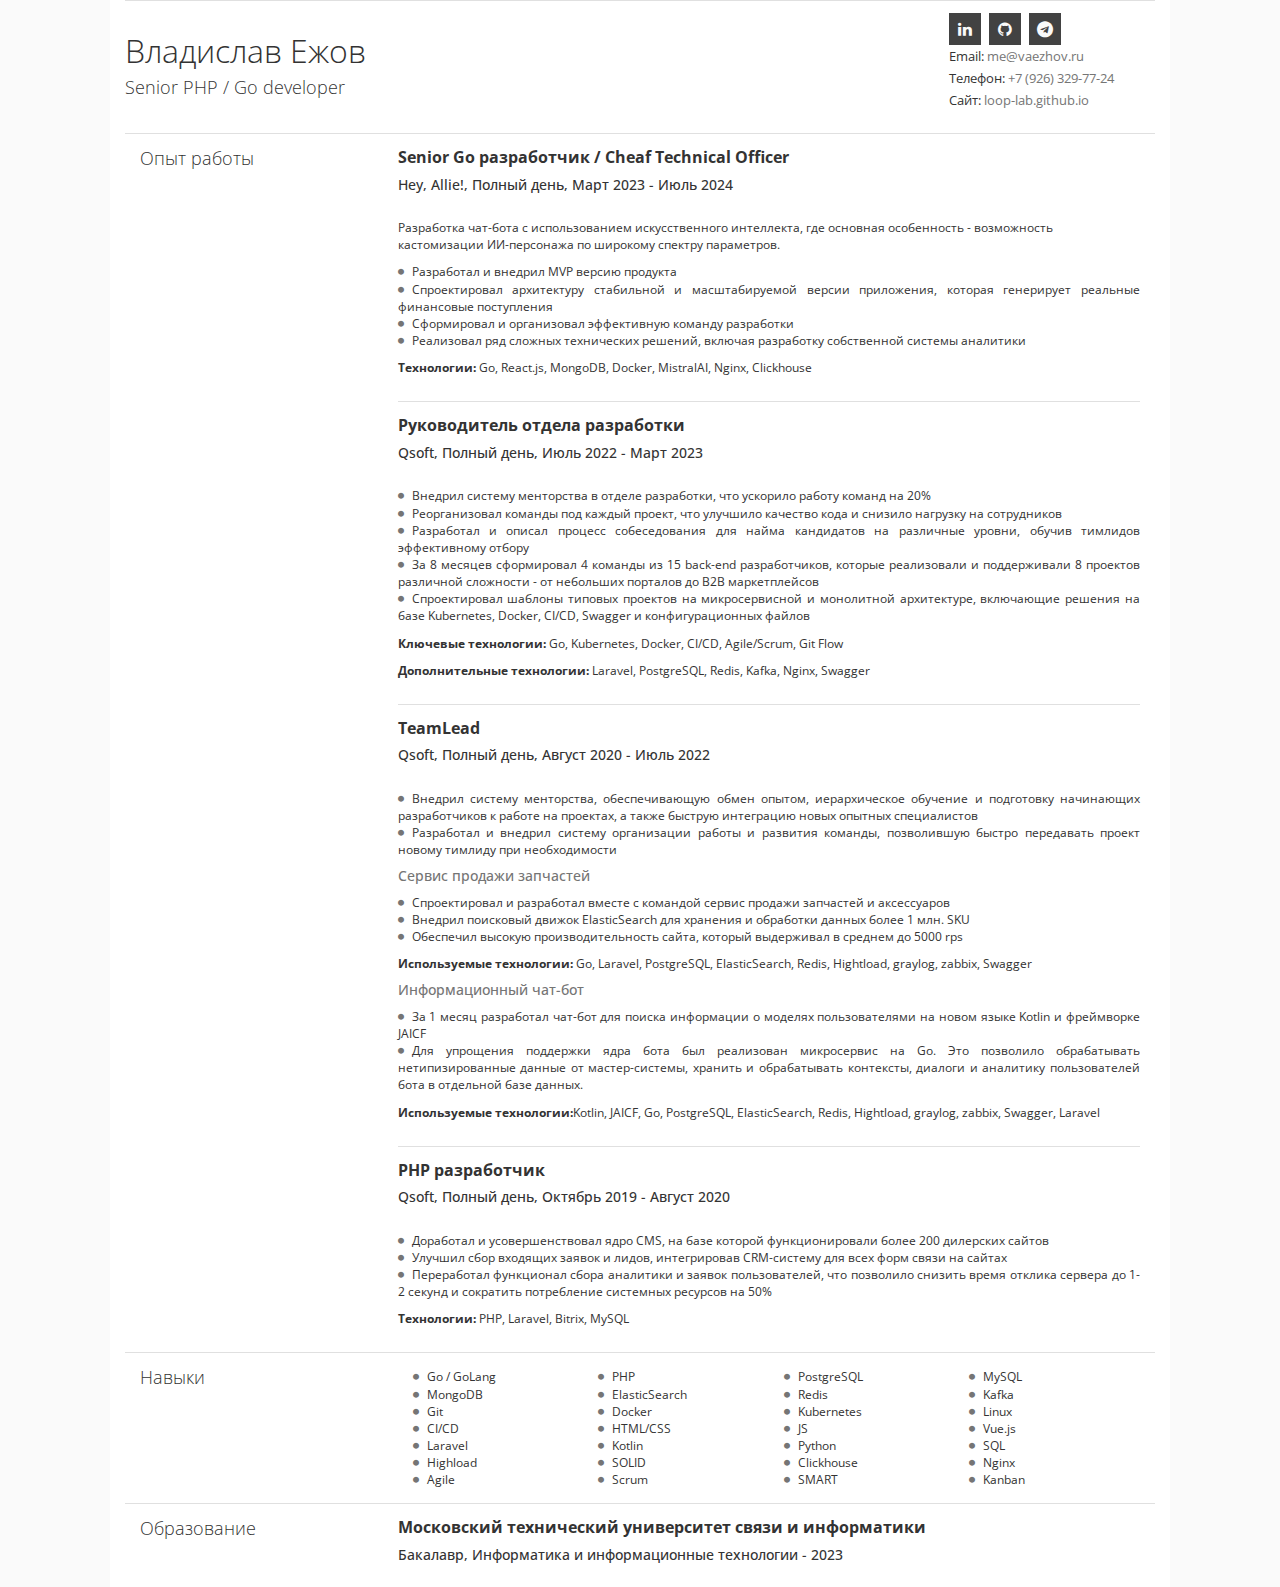
==== commit df73259d: "update" ====
--- a/index.html
+++ b/index.html
@@ -2,7 +2,7 @@
 <head>
 <meta charset="utf-8">
 <meta http-equiv="X-UA-Compatible" content="IE=edge">
-<title>Владислав Ежов - Go</title>
+<title>Владислав Ежов - PHP / Go</title>
 <meta name="viewport" content="width=device-width, initial-scale=1">
 
 <link href="http://fonts.googleapis.com/css?family=Open+Sans:400,300,600,700" rel="stylesheet" type="text/css">
@@ -17,7 +17,7 @@
     <div class="header-classic cv-section">
       <div class="col-md-9-custom">
           <h1>Владислав Ежов</h1>
-          <h2>Senior Go разработчик</h2>
+          <h2>Senior PHP / Go developer</h2>
       </div>
       <div class="col-md-4-custom right">
         <div class="social-box">
